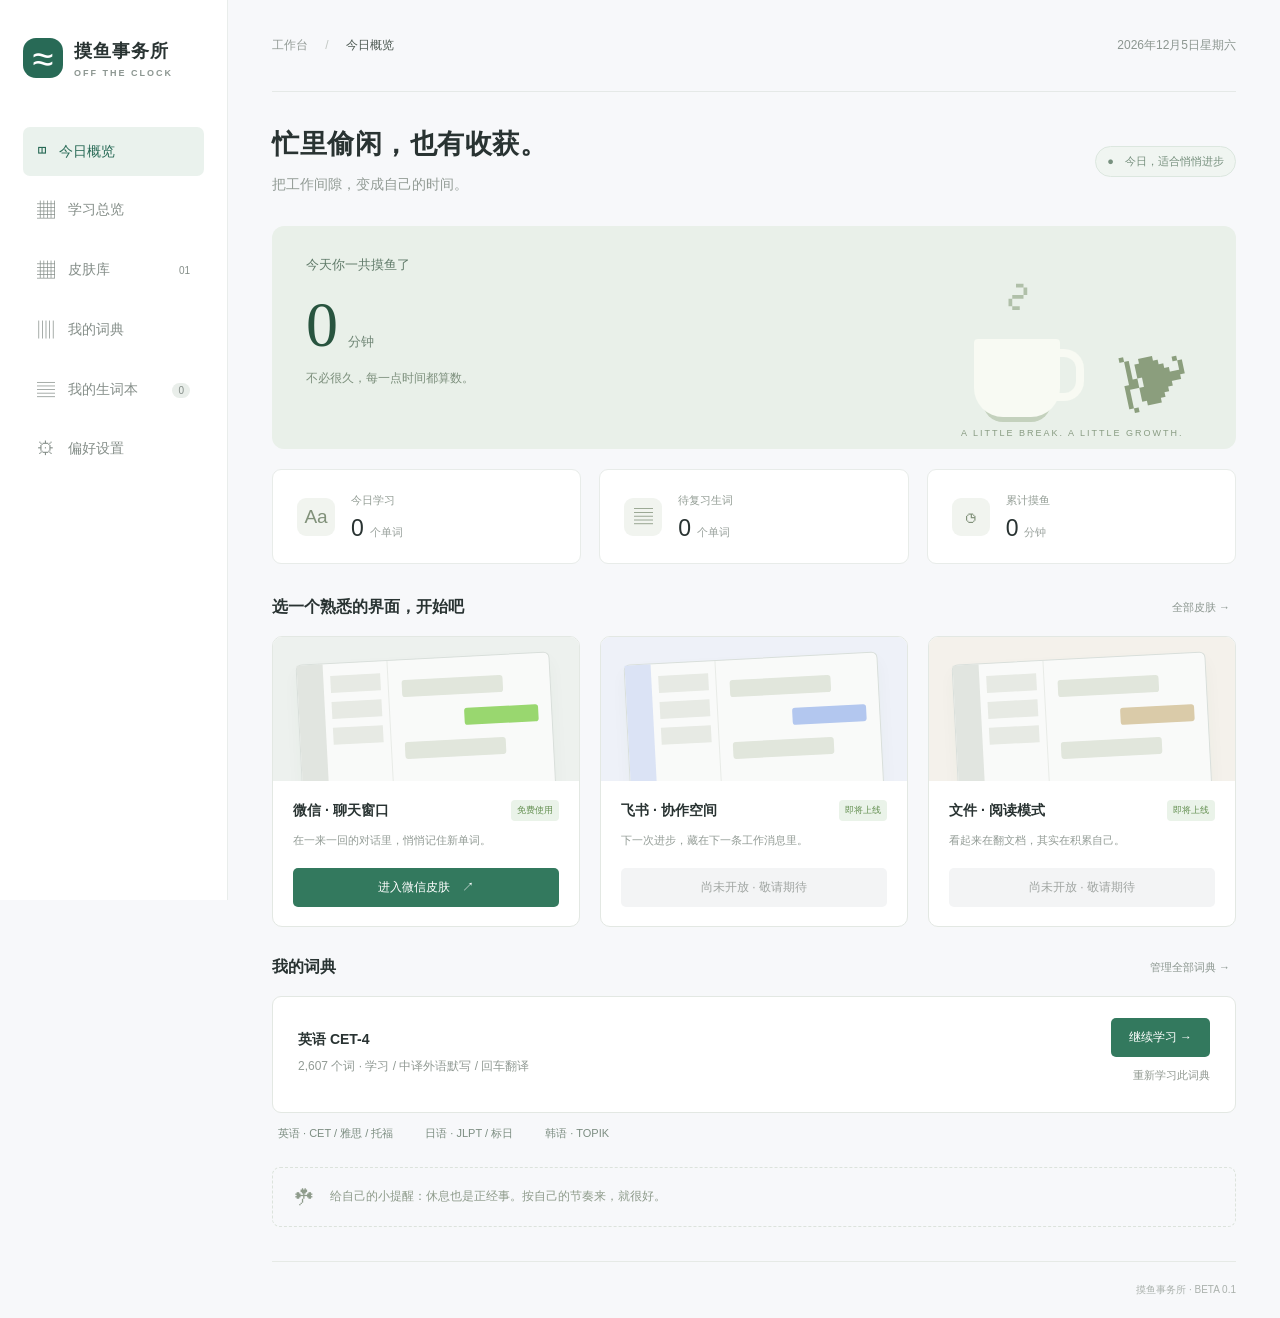
==== index.html @ c55f8db7 "Add files via upload" ====
<!doctype html><html lang="zh-CN"><head><meta charset="UTF-8"><meta name="viewport" content="width=device-width,initial-scale=1"><title>摸鱼事务所 · 把碎片时间留给自己</title><link rel="stylesheet" href="style.css"></head><body><aside class="sidebar"><a class="brand" href="#"><span class="logo">≈</span><b>摸鱼事务所<small>OFF THE CLOCK</small></b></a><nav><button class="active" data-page="home">◫ <span>今日概览</span></button><button data-page="overview">▦ <span>学习总览</span></button><button data-page="skins">▦ <span>皮肤库</span><em>01</em></button><button data-page="dicts">▥ <span>我的词典</span></button><button data-page="words">▤ <span>我的生词本</span><i id="badgen">0</i></button><button data-page="settings">⚙ <span>偏好设置</span></button></nav></aside><main><header><div class="breadcrumb">工作台 <span>/</span> <b id="page-title">今日概览</b></div><div class="date" id="date"></div></header><div id="content"></div><footer><span>摸鱼事务所 · BETA 0.1</span></footer></main><div id="chat" class="overlay" hidden><div class="wechat"><div class="wx-titlebar"><span>微信</span><div><button title="返回工作台" onclick="endChat()">－</button><button title="窗口适配" onclick="document.querySelector('.wechat').classList.toggle('expanded')">□</button><button title="退出皮肤" onclick="endChat()">×</button></div></div><div class="wxrail"><div class="avatar mint">我</div><button title="聊天">☏</button><button title="返回工作台" id="close-chat">◫</button><span>☰</span></div><div class="contacts"><div class="search">⌕　搜索</div><div class="contact active"><div class="avatar" id="contact-avatar">林</div><div><b class="contact-name">林小满</b><small id="contact-preview">给自己一点进步的时间。</small></div></div><div class="contact"><div class="avatar blue">文</div><div><b>文件传输助手</b><small>暂无消息</small></div></div><div class="contact"><div class="avatar sand">项</div><div><b>项目协作群</b><small>暂无消息</small></div></div></div><div class="conversation"><div class="chat-title"><span class="contact-name">林小满</span><button id="chat-options" title="会话设置">•••</button></div><div class="messages" id="messages"></div><div class="compose"><div class="compose-tools"><span>☺　♧　▱</span><div class="mode-picker"><button id="mode-trigger" type="button" aria-haspopup="menu" aria-expanded="false">学习模式 <span>⌄</span></button><div id="mode-menu" role="menu" hidden><button type="button" role="menuitemradio" data-mode="learn">学习模式</button><button type="button" role="menuitemradio" data-mode="dictate">默写 · 中文→外语</button><button type="button" role="menuitemradio" data-mode="reverse">回车翻译 · 外语→中文</button></div></div><select id="mode" hidden><option value="learn">学习模式</option><option value="dictate">默写 · 中文→外语</option><option value="reverse">回车翻译 · 外语→中文</option></select><button id="save-word" title="收藏当前单词">☆</button></div><textarea id="input" aria-label="消息输入框"></textarea><div class="send-row"><small id="input-tip"></small><button id="send">发送(S)</button></div></div></div></div></div><dialog id="modal"><div id="modal-body"></div><button class="modal-close" onclick="this.parentElement.close()" aria-label="关闭">×</button></dialog><div id="toast" role="status"></div><script src="dictionary-data.js"></script><script src="app.js"></script></body></html>
---- style.css ----
*{box-sizing:border-box}body{margin:0;background:#f7f8fa;color:#293332;font:14px 'Microsoft YaHei','PingFang SC',sans-serif}button,input,textarea,select{font:inherit}button,a,select{cursor:pointer}button{border:0;background:none;color:inherit}button:hover{filter:brightness(.96)}button:focus-visible,a:focus-visible{outline:2px solid #32806a;outline-offset:3px}[hidden]{display:none!important}.sidebar{position:fixed;width:228px;inset:0 auto 0 0;background:#fff;border-right:1px solid #e9edeb;padding:38px 23px}.brand{display:flex;gap:11px;align-items:center;text-decoration:none;color:inherit}.logo{background:#286a56;color:#fff;width:40px;height:40px;display:grid;place-items:center;font-size:38px;border-radius:13px}.brand b{font-size:18px;letter-spacing:1px}.brand small{display:block;font-size:9px;letter-spacing:2px;margin-top:5px;color:#8c9691}.space-label{font-size:11px;color:#a0a8a5;margin:49px 14px 16px}nav{display:grid;gap:8px}nav button{display:flex;text-align:left;align-items:center;gap:13px;padding:14px;border-radius:7px;font-size:18px;color:#858e89}nav span{font-size:14px}nav .active{color:#286a56;background:#eaf2ed}nav em,nav i{font-size:10px;font-style:normal;margin-left:auto}nav i{background:#e9eeea;border-radius:10px;padding:2px 6px}.sidebar-bottom{position:absolute;bottom:24px;left:23px;right:23px}.local-dot{font-size:10px;color:#939d97;padding:16px 0;border-bottom:1px solid #edf0ed}.local-dot:before{content:'●';color:#6d9c80;margin-right:6px}.profile{display:flex;align-items:center;gap:10px;margin-top:20px;font-size:11px}.profile small{display:block;color:#9da49f;font-size:10px;margin-top:5px}.avatar{width:39px;height:39px;background:#d0d9cb;display:grid;place-items:center;color:#52724e;border-radius:5px;flex-shrink:0;overflow:hidden}.avatar img{width:100%;height:100%;object-fit:cover}.mint{background:#e0ece3;color:#34735c}.blue{background:#dbe4eb;color:#637f9b}.sand{background:#e8dfd0;color:#a08b67}main{margin-left:228px;padding:0 44px;max-width:1660px}header{height:92px;display:flex;align-items:center;justify-content:space-between;border-bottom:1px solid #e5e9e7;font-size:12px}.breadcrumb{color:#949c97}.breadcrumb span{margin:0 14px;color:#c3c8c4}.breadcrumb b{font-weight:400;color:#4d5952}.date{color:#8c9690}#content{min-height:calc(100vh - 160px);padding:34px 0}h1{font-size:27px;font-weight:600;letter-spacing:.5px;margin:0 0 10px}p{color:#929b95;line-height:1.8;margin:0}.greeting{display:flex;justify-content:space-between;align-items:center;margin-bottom:29px}.tag{font-size:11px;color:#78917f;border:1px solid #dce7df;padding:7px 11px;border-radius:20px;background:#f0f5f1}.hero{position:relative;background:#e9f0e9;min-height:223px;border-radius:12px;padding:30px 34px;overflow:hidden}.hero-label{color:#607a69;font-size:13px}.time{font:64px Georgia,serif;letter-spacing:-2px;color:#28543f;margin:14px 0 6px}.time span{font:13px 'Microsoft YaHei';letter-spacing:0;margin-left:12px;color:#6f8575}.hero p{font-size:12px;color:#7c8f7c}.hero-art{position:absolute;right:45px;top:22px;width:230px;height:190px}.plant{position:absolute;font-size:76px;right:0;bottom:12px;transform:rotate(-12deg);color:#8b9e7d}.cup{position:absolute;bottom:21px;left:13px;width:86px;height:78px;background:#f8faf3;border-radius:4px 4px 29px 29px;box-shadow:0 14px 0 -9px #c4d1bd}.cup:after{content:'';position:absolute;width:27px;height:36px;border:8px solid #f8faf3;border-left:0;right:-24px;top:10px;border-radius:0 20px 20px 0}.steam{position:absolute;left:44px;top:12px;color:#b0c0a9;font:60px Georgia;transform:rotate(90deg)}.hero-art .caption{position:absolute;bottom:0;left:0;font-size:9px;letter-spacing:2px;color:#899c83}.stats{display:grid;grid-template-columns:repeat(3,1fr);gap:18px;margin:20px 0 33px}.stat{background:#fff;padding:21px 24px;border:1px solid #e8ece9;border-radius:9px;display:flex;gap:16px;align-items:center}.stat-icon{height:38px;width:38px;border-radius:9px;background:#f1f4ef;display:grid;place-items:center;color:#81917a;font-size:19px}.stat small{color:#949e96;font-size:11px}.stat b{display:block;margin-top:7px;font-size:23px;font-weight:500}.stat b span{font-size:11px;color:#9aA29d;margin-left:6px}.section-heading{display:flex;align-items:center;justify-content:space-between;margin-bottom:18px}.section-heading h2{font-size:16px;margin:0;font-weight:600}.subtle{font-size:11px;color:#8c9790}.skin-grid{display:grid;grid-template-columns:repeat(3,1fr);gap:20px}.skin-card{background:white;border:1px solid #e3e8e3;border-radius:10px;overflow:hidden}.skin-visual{height:144px;background:#edf1ee;position:relative;padding:21px 26px;overflow:hidden}.mini-window{height:140px;background:#f9faf9;border:1px solid #d9dfdb;border-radius:6px;display:flex;box-shadow:0 8px 17px #344a3b09;transform:rotate(-3deg)}.mini-rail{width:26px;background:#e1e5e0}.mini-list{width:65px;border-right:1px solid #e8ebe7;padding:12px 7px}.mini-list i{display:block;height:17px;background:#e7eae4;margin-bottom:9px}.mini-chat{padding:20px 13px;flex:1}.mini-chat i{display:block;background:#e1e6dc;width:75%;height:17px;margin:0 0 14px;border-radius:3px}.mini-chat i:nth-child(2){background:#99d76f;margin-left:auto;width:55%}.skin-visual.blue-bg{background:#eef1f8}.blue-bg .mini-rail{background:#dbe3f5}.blue-bg .mini-chat i:nth-child(2){background:#b3c7ef}.skin-visual.sand-bg{background:#f4f1eb}.sand-bg .mini-chat i:nth-child(2){background:#dacba9}.skin-info{padding:19px 20px}.skin-title{display:flex;align-items:center;gap:8px;font-size:14px;font-weight:600}.skin-title small{margin-left:auto;font-size:9px;background:#eaf3e9;color:#659052;padding:4px 6px;border-radius:4px;font-weight:400}.skin-info p{font-size:11px;margin:10px 0 17px}.primary{background:#33795e;color:white;border-radius:5px;padding:11px 18px;font-size:12px}.skin-info button{width:100%}.disabled-btn{background:#f3f4f5;color:#a0a5a2;border-radius:5px;padding:11px;font-size:12px}.bottom-note{display:flex;align-items:center;gap:15px;border:1px dashed #dce3dc;border-radius:8px;padding:17px 21px;margin-top:25px;color:#8e9b8b;font-size:12px}.bottom-note span{font-size:21px}footer{display:flex;justify-content:space-between;color:#aab1ac;font-size:10px;padding:21px 0;border-top:1px solid #e6eae6}.panel{background:#fff;padding:25px;border:1px solid #e4e9e4;border-radius:10px;margin:22px 0}.field{display:grid;gap:9px;margin:18px 0}.field label{font-size:12px;color:#65746b}.field input,.field textarea{border:1px solid #dae2da;padding:11px;border-radius:5px;width:100%;background:#fcfdfb}.field textarea{height:120px}.settings-form{max-width:550px}.word-row{display:flex;align-items:center;gap:20px;border-bottom:1px solid #edf0eb;padding:18px 0}.word-row b{min-width:110px}.word-row span{flex:1;color:#829083;font-size:12px}.word-row button{color:#839080;font-size:11px}.overlay{position:fixed;inset:0;background:#e8ebe8;z-index:10;display:grid;place-items:center}.wechat{width:min(1100px,100%);height:min(760px,100%);display:flex;box-shadow:0 12px 80px #23342526;font-family:'Microsoft YaHei',sans-serif}.wxrail{width:58px;background:#2e2e2e;color:#aaa;padding:24px 10px;display:flex;align-items:center;flex-direction:column;gap:25px}.wxrail .avatar{width:35px;height:35px}.wxrail button{font-size:25px;padding:0}.wxrail span{margin-top:auto}.contacts{background:#e7e6e5;width:250px;position:relative;flex-shrink:0}.search{background:#d9d8d6;border-radius:4px;margin:25px 15px 17px;padding:7px;color:#999;font-size:12px}.contact{display:flex;gap:10px;padding:16px 13px}.contact.active{background:#c9c8c7}.contact b{font-size:13px;font-weight:400}.contact small{display:block;color:#999;font-size:11px;max-width:155px;overflow:hidden;white-space:nowrap;text-overflow:ellipsis;margin-top:7px}.contact-foot{position:absolute;bottom:20px;font-size:10px;color:#aaa;width:100%;text-align:center}.conversation{background:#f5f5f5;flex:1;min-width:0;display:flex;flex-direction:column}.chat-title{height:68px;border-bottom:1px solid #e7e7e7;display:flex;align-items:center;justify-content:space-between;padding:0 25px;font-size:17px}.messages{flex:1;overflow:auto;padding:22px 30px}.message{display:flex;gap:11px;margin:17px 0;align-items:flex-start}.message .avatar{border-radius:2px;width:35px;height:35px}.bubble{position:relative;background:white;border:1px solid #e7e7e7;border-radius:3px;padding:10px 13px;max-width:80%;font-size:14px;line-height:1.75;white-space:pre-wrap;overflow-wrap:anywhere}.bubble:before{content:'';position:absolute;left:-6px;top:13px;width:9px;height:9px;background:inherit;transform:rotate(45deg);border-left:1px solid #e7e7e7;border-bottom:1px solid #e7e7e7}.message.self{flex-direction:row-reverse}.self .bubble{background:#95ec69;border-color:#8cde65}.self .bubble:before{left:auto;right:-5px;border:0}.system{text-align:center;font-size:11px;color:#aaa;margin:16px 0}.compose{height:182px;background:white;border-top:1px solid #e5e5e5;padding:12px 23px}.compose-tools{display:flex;align-items:center;gap:12px;color:#777}.compose-tools select{margin-left:auto;border:0;color:#999;font-size:11px;background:white}.compose textarea{display:block;width:100%;height:83px;border:0;resize:none;outline:none;background:white;line-height:1.6;padding-top:9px}.send-row{display:flex;align-items:center;justify-content:space-between}.send-row small{font-size:10px;color:#b3b3b3}.send-row button{background:#e9e9e9;padding:6px 24px;border-radius:3px;font-size:12px;color:#63855f}dialog{border:1px solid #dce5da;border-radius:12px;padding:30px;max-width:520px;width:90%;color:#35443a}dialog::backdrop{background:#20302765}dialog h2{margin-top:0;font-size:20px}dialog p{font-size:13px}.modal-close{position:absolute;right:10px;top:7px;font-size:22px;color:#999}#toast{position:fixed;bottom:26px;left:50%;transform:translateX(-50%);background:#2e493c;color:white;padding:12px 22px;border-radius:7px;z-index:30;display:none;font-size:12px}@media(min-width:1450px){main{padding:0 65px}.hero{min-height:245px}.skin-visual{height:170px}}@media(max-width:950px){.sidebar{width:185px;padding:30px 15px}main{margin-left:185px;padding:0 25px}.brand b{font-size:15px}.skin-grid{gap:12px}.skin-info{padding:15px 12px}.hero-art{right:15px;opacity:.6}.stat{padding:18px 12px;gap:9px}.stat-icon{display:none}.contacts{width:200px}}@media(max-width:680px){.sidebar{width:65px;padding:25px 12px}.brand b,.space-label,nav span,nav em,nav i,.sidebar-bottom{display:none}nav{margin-top:40px}nav button{padding:11px;font-size:21px}main{margin-left:65px;padding:0 17px}header{height:65px}.date{font-size:9px}.greeting .tag{display:none}h1{font-size:22px}.hero{padding:25px;min-height:205px}.hero-art{opacity:.28;right:-40px}.time{font-size:56px}.stats{gap:7px}.stat{padding:13px 9px}.stat small{font-size:10px}.stat b{font-size:21px}.skin-grid{grid-template-columns:1fr}.skin-visual{height:135px}.bottom-note{line-height:1.8}.contacts{display:none}.wxrail{width:47px;padding:20px 6px}.messages{padding:16px}.bubble{max-width:85%}.send-row small{max-width:170px}.compose{padding:12px}.word-row{gap:10px}footer span:last-child{display:none}}
/* Keep the chat shell independent of message content and the document scroll. */
body.chat-open{overflow:hidden}
.overlay{height:100vh;height:100dvh;overflow:hidden;grid-template-columns:minmax(0,1fr);grid-template-rows:minmax(0,1fr)}
.wechat{height:min(760px,100vh);height:min(760px,100dvh);min-height:0;overflow:hidden;justify-self:center;align-self:center}
.conversation{height:100%;min-height:0;overflow:hidden}
.chat-title,.compose{flex-shrink:0}
.messages{flex:1 1 0;min-height:0;overscroll-behavior:contain;overflow-anchor:none}
/* WeChat desktop, light appearance. */
.wechat{position:relative;width:min(1240px,100%);height:min(850px,100dvh);padding-top:34px;border:1px solid #ddd;border-radius:9px;background:#f5f5f5;color:#202020;font-family:'Microsoft YaHei UI','Microsoft YaHei','PingFang SC',sans-serif;font-size:15px}
.wechat.expanded{width:100%;height:100dvh;border-radius:0}
.wx-titlebar{position:absolute;top:0;left:0;right:0;height:34px;display:flex;align-items:center;justify-content:space-between;padding-left:17px;background:#ededed;color:#666;font-size:11px}
.wx-titlebar>div{display:flex;height:100%}.wx-titlebar button{width:43px;font-size:21px}.wx-titlebar button:hover{background:#ddd}.wx-titlebar button:last-child:hover{background:#ed5b56;color:white}
.wxrail{width:65px;background:#e9e9e9;color:#929292;gap:26px;padding:20px 13px}.wxrail .avatar{width:40px;height:40px;border-radius:9px;margin-bottom:10px}.wxrail button{width:27px;height:27px}.wxrail svg{width:27px;height:27px}.wxrail .rail-active{color:#07b75e}.wxrail .rail-active svg{fill:#07b75e;stroke:#07b75e}.wxrail>span{margin-top:auto}
.contacts{width:285px;background:#f0f0f0;border-right:1px solid #ddd}.search{display:flex;align-items:center;justify-content:space-between;margin:14px 14px 12px;background:none;padding:0;gap:12px}.search>span{flex:1;background:#e3e3e3;padding:7px 10px;border-radius:6px;font-size:13px}.search button{font-size:24px;color:#929292;padding:0}
.contact{padding:16px 14px;gap:12px;min-height:83px;border-bottom:1px solid #e7e7e7}.contact.active{background:#dedede;border-top:3px solid #07b75e;padding-top:13px}.contact .avatar{width:46px;height:46px;border-radius:10px}.contact b{font-size:15px}.contact small{font-size:12px;max-width:190px}.contact-foot{color:#b0b0b0}
.conversation{background:#f5f5f5}.chat-title{height:64px;padding:0 25px;font-size:18px;border-color:#e4e4e4}.chat-header-tools{display:flex;align-items:center;gap:26px;color:#777}.chat-header-tools svg{width:24px;height:24px}.chat-header-tools button{font-size:24px;letter-spacing:3px}
.messages{padding:20px 25px}.message{margin:20px 0;gap:12px}.message .avatar{height:40px;width:40px;border-radius:9px}.bubble{font-size:15px;line-height:1.65;padding:10px 13px;border-radius:7px;border:1px solid #e8e8e8;max-width:78%;color:#202020}.bubble:before{top:15px}.self .bubble{background:#95ec69}.system{font-size:12px;color:#a0a0a0;line-height:1.7;padding:6px 15px;margin:17px 0}.alternative button{font-size:11px;border-bottom:1px dashed #aaa;color:#7a8d7d}
.compose{position:relative;display:flex;flex-direction:column;background:#f9f9f9;margin:0 10px 10px;border:1px solid #dedede;border-radius:9px;height:190px;padding:12px 16px 13px}.compose textarea{order:0;flex:1;min-height:0;height:auto;background:transparent;font-size:15px;padding:2px 0;line-height:1.6}.compose-tools{order:1;height:30px;padding-right:90px;gap:10px}.compose-tools>span{display:flex;align-items:center;gap:15px}.compose-tools svg{width:22px;height:22px}.compose-tools select{background:transparent;color:#999;font-size:10px;max-width:135px}.send-row{position:absolute;right:13px;bottom:13px}.send-row small{display:none}.send-row button{padding:6px 18px;border-radius:7px;font-size:13px;color:#5b8e61;background:#e9e9e9}.notice-setting{display:flex!important;align-items:center;gap:10px;margin:16px 0;font-size:13px}.notice-setting input{width:16px!important;height:16px;accent-color:#34795e}
.home-dictionaries{margin-top:30px}.current-book{display:flex;align-items:center;justify-content:space-between;background:white;border:1px solid #e3e8e3;padding:21px 25px;border-radius:9px}.current-book p{font-size:12px;margin-top:7px}.language-links{display:flex;gap:20px;margin-top:12px}.language-links button{font-size:11px;color:#7c8d81}.dict-tabs{display:flex;gap:10px;border-bottom:1px solid #e1e6e1;margin:25px 0}.dict-tabs button{padding:12px 20px;color:#8c9690}.dict-tabs button.active{color:#286a56;border-bottom:2px solid #286a56}.book-grid{display:grid;grid-template-columns:repeat(2,minmax(0,1fr));gap:17px}.book-card{display:flex;align-items:center;gap:20px;border:1px solid #e2e7e2;border-radius:9px;background:white;padding:22px}.book-card.selected{border-color:#75a18a;background:#f6faf6}.book-cover{background:#e1eade;color:#3b6146;width:84px;height:112px;flex-shrink:0;box-shadow:inset 4px 0 0 #0000000a;display:flex;flex-direction:column;justify-content:space-between;padding:12px;border-radius:2px 5px 5px 2px}.book-cover.ja{background:#eadfd5;color:#886549}.book-cover.ko{background:#e0e5ef;color:#5c7399}.book-cover small{font-size:9px;letter-spacing:2px}.book-cover b{font-size:16px}.book-cover span{font-size:6px;letter-spacing:1px}.book-details{min-width:0}.book-details h3{font-size:14px;margin:0 0 9px;font-weight:500}.book-details p{font-size:10px}.book-actions{display:flex;gap:12px;align-items:center;margin-top:17px;flex-wrap:wrap}.book-actions button{font-size:11px;padding:8px 12px}.source-note{font-size:11px}.source-note p{margin-top:10px;font-size:11px}.source-note a{color:#527963}
@media(max-width:850px){.contacts{width:220px}.book-grid{grid-template-columns:1fr}.compose-tools>span{gap:10px}.compose-tools select{max-width:110px}.compose{height:175px}}
@media(max-width:680px){.wechat{border-radius:0;border:0}.wxrail{width:47px;padding:17px 6px}.wxrail .avatar{height:34px;width:34px}.contacts{display:none}.messages{padding:14px}.compose-tools>span svg:nth-child(n+2){display:none}.bubble{max-width:82%;font-size:14px}.compose{margin:0 6px 6px;padding:10px;height:170px}.chat-title{padding:0 17px;height:58px}.compose-tools{padding-right:65px;gap:4px}.compose-tools select{max-width:110px;font-size:9px}.send-row button{padding:5px 12px}.language-links{gap:8px;flex-wrap:wrap}.book-card{padding:16px;gap:15px}.dict-tabs button{padding:10px 15px}}
.sidebar nav{margin-top:49px}footer{justify-content:flex-end}
@media(max-width:680px){.sidebar nav{margin-top:40px}}
.book-source{font-size:10px;color:#849086;margin-top:9px}.book-source summary{cursor:pointer}.book-source p{font-size:10px;line-height:1.8;margin:8px 0}.book-source a{color:#507a61}.book-details{flex:1}
.book-cover{width:94px;height:140px;display:grid;grid-template-rows:13px minmax(0,1fr) 10px;gap:9px;overflow:hidden;padding:13px 12px}.book-cover b{font-size:17px;line-height:1.35;align-self:center;overflow:hidden;max-height:85px;overflow-wrap:anywhere}.book-cover>span{font-size:6px;letter-spacing:.8px;white-space:nowrap;line-height:10px}.book-volume{display:block;font-size:11px;line-height:1.5;margin-top:5px;font-weight:400;white-space:nowrap}
.mode-picker{position:relative;margin-left:auto;flex-shrink:0;font-family:'Microsoft YaHei','PingFang SC','Noto Sans CJK SC',Arial,sans-serif;font-size:12px;font-weight:400;line-height:1.5}.mode-picker button{font-family:inherit;font-size:inherit;font-weight:400;line-height:1.5}.mode-picker #mode-trigger{display:flex;align-items:center;gap:9px;color:#888;padding:5px 3px;white-space:nowrap}.mode-picker #mode-trigger span{font-size:14px}#mode-menu{position:absolute;right:0;bottom:35px;width:210px;background:#fff;border:1px solid #ddd;border-radius:6px;padding:5px;box-shadow:0 5px 18px #00000018;z-index:20}#mode-menu button{display:block;width:100%;padding:10px 12px;text-align:left;color:#444;border-radius:3px;white-space:nowrap}#mode-menu button:hover,#mode-menu button:focus-visible{background:#f0f0f0;outline:0}#mode-menu button[aria-checked="true"]{background:#e8f2e9;color:#356449}#mode-menu button[aria-checked="true"]:after{content:'✓';float:right}.compose-tools{gap:10px}
@media(max-width:680px){.mode-picker{font-size:10px}.mode-picker #mode-trigger{gap:3px}#mode-menu{font-size:13px}.book-cover{width:90px}.compose-tools{gap:4px}}
.restart-book{color:#919991;font-size:11px;padding:8px 0;text-align:left}.restart-book:hover{color:#aa5c4a}.book-actions .restart-book{flex-basis:100%;padding:4px 0}.current-book-actions{display:flex;flex-direction:column;gap:3px;align-items:flex-end}.reset-question{font-size:15px;color:#35443a;margin:18px 0 10px}.reset-warning{color:#b25f4c;margin-top:10px}.reset-actions{display:flex;justify-content:flex-end;gap:10px;margin-top:28px}.reset-actions button{padding:10px 18px;border-radius:5px;font-size:12px}.reset-cancel{background:#f0f2ef;color:#59665c}.reset-confirm{background:#aa604e;color:#fff}
.overview-stat-grid{display:grid;grid-template-columns:repeat(4,minmax(0,1fr));gap:16px;margin:25px 0}.overview-stat-grid>div{background:#fff;border:1px solid #e1e6e1;border-radius:8px;padding:21px}.overview-stat-grid small{font-size:12px;color:#849087}.overview-stat-grid strong{display:block;font-size:30px;font-weight:500;margin:12px 0}.overview-stat-grid strong span{font-size:11px;font-weight:400;color:#929b94;margin-left:7px}.overview-stat-grid p{font-size:10px}.activity-panel{background:#fff;border:1px solid #dfe5df;border-radius:9px;padding:24px;margin:22px 0}.activity-heading{display:flex;justify-content:space-between;gap:15px;align-items:center;margin-bottom:22px}.activity-heading h2,.activity-panel h2{font-size:15px;font-weight:600;margin:0}.activity-heading h2 span{font-weight:400;font-size:11px;color:#6b8c72;margin-left:12px}.activity-heading p{font-size:11px;margin-top:8px}.heat-controls{display:flex;gap:12px;align-items:center}.heat-switch{display:flex;background:#f2f4f1;padding:3px;border-radius:5px}.heat-switch button{font-size:11px;padding:6px 10px;color:#8a958c}.heat-switch .active{background:#fff;color:#3d6d4b;box-shadow:0 1px 3px #0000000a;border-radius:3px}#overview-year{font:12px 'Microsoft YaHei',sans-serif;border:1px solid #dfe4de;padding:7px;border-radius:5px;color:#607164;background:white}.heat-scroll{overflow-x:auto;padding:3px 3px 12px}.heat-layout{min-width:740px;display:grid;grid-template-columns:22px minmax(0,1fr);gap:7px 8px}.heat-months{grid-column:2;display:grid;font-size:10px;color:#8a948b;height:17px}.heat-months span{white-space:nowrap}.heat-weekdays{display:grid;grid-template-rows:repeat(7,12px);gap:4px;font-size:9px;color:#8e988f;align-items:center}.heat-grid{display:grid;grid-auto-flow:column;grid-template-rows:repeat(7,12px);gap:4px}.heat-cell,.heat-outside{padding:0;min-width:0;border-radius:2px;height:12px;outline-offset:2px}.heat-cell{border:1px solid #25372a0a;cursor:pointer}.heat-cell:hover,.heat-cell:focus-visible{outline:2px solid #6f9673;filter:none}.heat-cell.chosen{outline:2px solid #456e4c}.heat-cell.future{opacity:.4;cursor:default}.level-0{background:#edf0eb}.level-1{background:#c2dfb2}.level-2{background:#8fbd80}.level-3{background:#5b975f}.level-4{background:#2f6644}.heat-footer{display:flex;justify-content:space-between;align-items:center;font-size:10px;color:#939c94;gap:12px;margin-top:5px}.heat-footer>div{display:flex;gap:5px;align-items:center;white-space:nowrap}.heat-footer i{width:11px;height:11px;display:inline-block;border-radius:2px}.day-detail{border-top:1px solid #edf0eb;margin-top:22px;padding-top:20px}.day-detail b{font-size:12px;font-weight:500}.day-detail p,.day-detail small{font-size:11px;color:#8a958c}.day-words{display:flex;gap:7px;flex-wrap:wrap;margin-top:14px}.day-words span{font-size:11px;padding:4px 9px;background:#f3f6f0;border-radius:4px;color:#66785f;overflow-wrap:anywhere;max-width:100%}.day-detail details{margin-top:12px;font-size:11px;color:#7e8d7d}.day-detail summary{cursor:pointer}.overview-bottom{display:grid;grid-template-columns:1.1fr 1fr;gap:22px}.overview-bottom .activity-panel{margin-top:0}.progress-book{border-top:1px solid #eef1ec;padding:17px 0 6px}.progress-book>div:first-child{display:flex;justify-content:space-between;align-items:center;gap:15px}.progress-book b{font-size:12px;font-weight:400}.progress-book span{font-size:10px;color:#98a096;white-space:nowrap}.progress-track{height:5px;background:#edf2e9;border-radius:5px;margin:12px 0 6px;overflow:hidden}.progress-track i{display:block;height:100%;background:#76a17b;border-radius:5px}.progress-foot{display:flex;justify-content:space-between;font-size:10px;color:#97a090}.progress-foot button{font-size:10px;color:#64826b}.activity-row{display:flex;width:100%;text-align:left;border-top:1px solid #edf1e9;padding:15px 0;gap:13px}.activity-dot{width:8px;height:8px;border-radius:50%;background:#91b18a;flex-shrink:0;margin-top:5px}.activity-row b{font-size:11px;font-weight:500}.activity-row p{font-size:12px;color:#66765f;margin:4px 0}.activity-row small{font-size:10px;color:#99a08f}.activity-row>span:last-child{margin-left:auto;color:#a6af9f}.overview-empty{font-size:12px;color:#a0a99b;line-height:2;padding:30px 0}@media(max-width:1050px){.overview-stat-grid{grid-template-columns:repeat(2,minmax(0,1fr))}.overview-bottom{grid-template-columns:1fr}.activity-heading{align-items:flex-start;flex-direction:column}.heat-controls{align-self:flex-end}.activity-panel{padding:20px}}@media(max-width:680px){.overview-stat-grid{gap:9px}.overview-stat-grid>div{padding:15px}.overview-stat-grid strong{font-size:25px}.overview-stat-grid p{font-size:9px}.activity-panel{padding:15px}.heat-footer{align-items:flex-start;flex-direction:column}.heat-controls{align-self:flex-start}.overview-bottom{gap:0}.greeting>.primary{font-size:10px;padding:9px}.activity-heading h2 span{margin-left:8px;font-size:10px}}
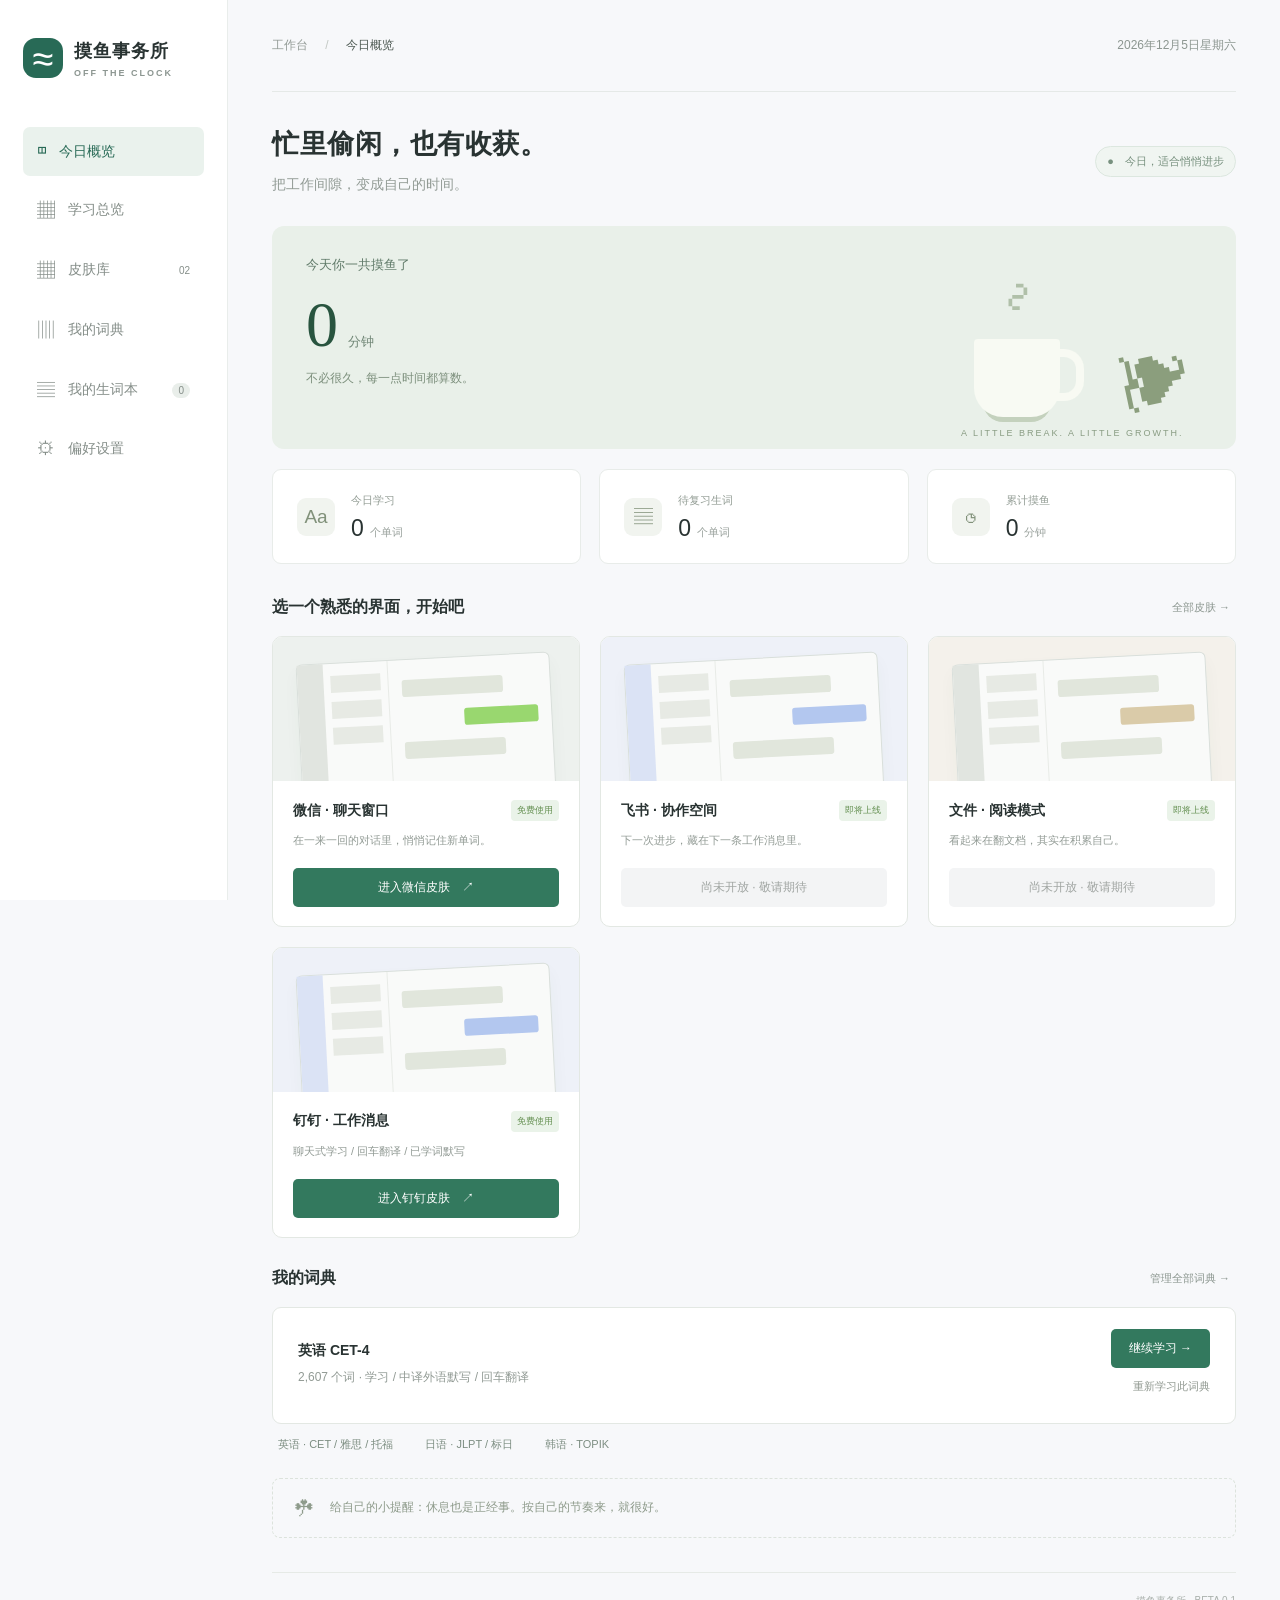
==== commit fb404977: "feat: add compact DingTalk chat skin with shared study progress" ====
--- a/index.html
+++ b/index.html
@@ -1 +1 @@
-<!doctype html><html lang="zh-CN"><head><meta charset="UTF-8"><meta name="viewport" content="width=device-width,initial-scale=1"><title>摸鱼事务所 · 把碎片时间留给自己</title><link rel="stylesheet" href="style.css"></head><body><aside class="sidebar"><a class="brand" href="#"><span class="logo">≈</span><b>摸鱼事务所<small>OFF THE CLOCK</small></b></a><nav><button class="active" data-page="home">◫ <span>今日概览</span></button><button data-page="overview">▦ <span>学习总览</span></button><button data-page="skins">▦ <span>皮肤库</span><em>01</em></button><button data-page="dicts">▥ <span>我的词典</span></button><button data-page="words">▤ <span>我的生词本</span><i id="badgen">0</i></button><button data-page="settings">⚙ <span>偏好设置</span></button></nav></aside><main><header><div class="breadcrumb">工作台 <span>/</span> <b id="page-title">今日概览</b></div><div class="date" id="date"></div></header><div id="content"></div><footer><span>摸鱼事务所 · BETA 0.1</span></footer></main><div id="chat" class="overlay" hidden><div class="wechat"><div class="wx-titlebar"><span>微信</span><div><button title="返回工作台" onclick="endChat()">－</button><button title="窗口适配" onclick="document.querySelector('.wechat').classList.toggle('expanded')">□</button><button title="退出皮肤" onclick="endChat()">×</button></div></div><div class="wxrail"><div class="avatar mint">我</div><button title="聊天">☏</button><button title="返回工作台" id="close-chat">◫</button><span>☰</span></div><div class="contacts"><div class="search">⌕　搜索</div><div class="contact active"><div class="avatar" id="contact-avatar">林</div><div><b class="contact-name">林小满</b><small id="contact-preview">给自己一点进步的时间。</small></div></div><div class="contact"><div class="avatar blue">文</div><div><b>文件传输助手</b><small>暂无消息</small></div></div><div class="contact"><div class="avatar sand">项</div><div><b>项目协作群</b><small>暂无消息</small></div></div></div><div class="conversation"><div class="chat-title"><span class="contact-name">林小满</span><button id="chat-options" title="会话设置">•••</button></div><div class="messages" id="messages"></div><div class="compose"><div class="compose-tools"><span>☺　♧　▱</span><div class="mode-picker"><button id="mode-trigger" type="button" aria-haspopup="menu" aria-expanded="false">学习模式 <span>⌄</span></button><div id="mode-menu" role="menu" hidden><button type="button" role="menuitemradio" data-mode="learn">学习模式</button><button type="button" role="menuitemradio" data-mode="dictate">默写 · 中文→外语</button><button type="button" role="menuitemradio" data-mode="reverse">回车翻译 · 外语→中文</button></div></div><select id="mode" hidden><option value="learn">学习模式</option><option value="dictate">默写 · 中文→外语</option><option value="reverse">回车翻译 · 外语→中文</option></select><button id="save-word" title="收藏当前单词">☆</button></div><textarea id="input" aria-label="消息输入框"></textarea><div class="send-row"><small id="input-tip"></small><button id="send">发送(S)</button></div></div></div></div></div><dialog id="modal"><div id="modal-body"></div><button class="modal-close" onclick="this.parentElement.close()" aria-label="关闭">×</button></dialog><div id="toast" role="status"></div><script src="dictionary-data.js"></script><script src="app.js"></script></body></html>
+<!doctype html><html lang="zh-CN"><head><meta charset="UTF-8"><meta name="viewport" content="width=device-width,initial-scale=1"><title>摸鱼事务所 · 把碎片时间留给自己</title><link rel="stylesheet" href="style.css"><link rel="stylesheet" href="wechat-ui.css"><link rel="stylesheet" href="dingtalk-ui.css"></head><body><aside class="sidebar"><a class="brand" href="#"><span class="logo">≈</span><b>摸鱼事务所<small>OFF THE CLOCK</small></b></a><nav><button class="active" data-page="home">◫ <span>今日概览</span></button><button data-page="overview">▦ <span>学习总览</span></button><button data-page="skins">▦ <span>皮肤库</span><em>01</em></button><button data-page="dicts">▥ <span>我的词典</span></button><button data-page="words">▤ <span>我的生词本</span><i id="badgen">0</i></button><button data-page="settings">⚙ <span>偏好设置</span></button></nav></aside><main><header><div class="breadcrumb">工作台 <span>/</span> <b id="page-title">今日概览</b></div><div class="date" id="date"></div></header><div id="content"></div><footer><span>摸鱼事务所 · BETA 0.1</span></footer></main><div id="chat" class="overlay" hidden><div class="wechat"><div class="wx-titlebar"><span>微信</span><div><button title="返回工作台" onclick="endChat()">－</button><button title="窗口适配" onclick="document.querySelector('.wechat').classList.toggle('expanded')">□</button><button title="退出皮肤" onclick="endChat()">×</button></div></div><div class="wxrail"><div class="avatar mint">我</div><button title="聊天">☏</button><button title="返回工作台" id="close-chat">◫</button><span>☰</span></div><div class="contacts"><div class="search">⌕　搜索</div><div class="contact active"><div class="avatar" id="contact-avatar">M</div><div><b class="contact-name">Moyu</b><small id="contact-preview">给自己一点进步的时间。</small></div></div><div class="contact"><div class="avatar blue">文</div><div><b>文件传输助手</b><small>暂无消息</small></div></div><div class="contact"><div class="avatar sand">项</div><div><b>项目协作群</b><small>暂无消息</small></div></div></div><div class="conversation"><div class="chat-title"><span class="contact-name">Moyu</span><button id="chat-options" title="会话设置">•••</button></div><div class="messages" id="messages"></div><div class="compose"><div class="compose-tools"><span>☺　♧　▱</span><div class="mode-picker"><button id="mode-trigger" type="button" aria-haspopup="menu" aria-expanded="false">学习模式 <span>⌄</span></button><div id="mode-menu" role="menu" hidden><button type="button" role="menuitemradio" data-mode="learn">学习模式</button><button type="button" role="menuitemradio" data-mode="dictate">默写 · 中文→外语</button><button type="button" role="menuitemradio" data-mode="reverse">回车翻译 · 外语→中文</button></div></div><select id="mode" hidden><option value="learn">学习模式</option><option value="dictate">默写 · 中文→外语</option><option value="reverse">回车翻译 · 外语→中文</option></select><button id="save-word" title="收藏当前单词">☆</button></div><textarea id="input" aria-label="消息输入框"></textarea><div class="send-row"><small id="input-tip"></small><button id="send">发送(S)</button></div></div></div></div></div><dialog id="modal"><div id="modal-body"></div><button class="modal-close" onclick="this.parentElement.close()" aria-label="关闭">×</button></dialog><div id="toast" role="status"></div><script src="dictionary-data.js"></script><script src="app.js"></script><script src="wechat-ui.js"></script><script src="dingtalk-ui.js"></script></body></html>
--- a/wechat-ui.css
+++ b/wechat-ui.css
@@ -0,0 +1,15 @@
+@font-face{font-family:"Moyu Chat";src:url("fonts/NotoSansSC-Regular.woff2") format("woff2");font-style:normal;font-weight:400;font-display:swap}
+/* Reference sizes scale together; 1760 × 1278 uses one CSS pixel per unit. */
+.wechat{--wx-u:clamp(.5px,min(calc((100vw - 48px) / 1760),calc((100dvh - 48px) / 1278)),.64px);--wx-surface:#fafafa;--wx-list:#e6e6e8;--wx-team:#ededee;--wx-selected:#15ac70;--wx-text:#191919;--wx-icon:#505050;--wx-muted:#a4a4a7;--wx-divider:#f0f0f0;--wx-search:#fafafa;--wx-input-border:#e1e1e1;--wx-button:#ededed;--wx-button-text:#a7a7a7;--wx-bubble:#fff;--wx-bubble-border:#e5e5e5;--wx-system:#a2a2a2;position:relative;display:grid;grid-template-columns:calc(120 * var(--wx-u)) calc(480 * var(--wx-u)) minmax(0,1fr);grid-template-rows:calc(62 * var(--wx-u)) minmax(0,1fr);width:min(1120px,calc(100vw - 48px));height:min(780px,calc(100dvh - 48px));max-width:none;padding:0;border:0;border-radius:calc(14 * var(--wx-u));background:linear-gradient(145deg,#dbc2c9 2%,#dedbd2 52%,#d3c4ca 100%);color:var(--wx-text);font-family:'Moyu Chat','Microsoft YaHei UI','Microsoft YaHei','Segoe UI','PingFang SC',sans-serif;font-size:calc(30 * var(--wx-u));font-weight:400;letter-spacing:0;box-shadow:none;isolation:isolate}
+.wechat[data-theme="dark"]{color-scheme:dark;--wx-surface:#1e1e1f;--wx-list:#3b3b3d;--wx-team:#303031;--wx-selected:#0da869;--wx-text:#dedee0;--wx-icon:#a2a2a3;--wx-muted:#77777a;--wx-divider:#272728;--wx-search:#464648;--wx-input-border:#353536;--wx-button:#272728;--wx-button-text:#666669;--wx-bubble:#2c2c2e;--wx-bubble-border:#323234;--wx-system:#77777a;background:linear-gradient(145deg,#342b2d,#33322e 56%,#342d2d)}
+.overlay{background:#e9e9e9}.overlay:has(.wechat[data-theme="dark"]){background:#252525}.wechat.expanded{border-radius:0}.wechat button{font-family:inherit;font-weight:400;filter:none}.wechat button:focus-visible{outline:calc(2 * var(--wx-u)) solid #07c160;outline-offset:calc(4 * var(--wx-u))}.wechat svg{display:block;flex-shrink:0;stroke-width:1.65}
+.wechat .wx-titlebar{position:static;grid-column:1/-1;grid-row:1;height:auto;min-width:0;background:transparent;padding:0;color:var(--wx-icon)}.wx-app-name{position:absolute;width:1px;height:1px;overflow:hidden;clip-path:inset(50%)}.wechat .wx-titlebar>div{margin-left:auto;height:100%;display:flex}.wechat .wx-titlebar button{height:100%;width:calc(88 * var(--wx-u));display:grid;place-items:center;padding:0}.wechat .wx-titlebar svg{width:calc(26 * var(--wx-u));height:calc(26 * var(--wx-u));stroke-width:1.6}.wechat .wx-titlebar button:hover{background:#80808018}.wechat .wx-titlebar button:last-child:hover{background:#e45454;color:#fff}.wechat .wx-titlebar button[aria-pressed="true"]{color:#07c160}
+.wechat .wxrail{grid-column:1;grid-row:2;display:flex;width:auto;min-height:0;background:transparent;color:var(--wx-icon);padding:calc(20 * var(--wx-u)) 0 calc(46 * var(--wx-u));gap:0;align-items:center}.wechat .wxrail .avatar{width:calc(72 * var(--wx-u));height:calc(72 * var(--wx-u));border-radius:calc(12 * var(--wx-u));margin:0;background:#cbd9ce}.wechat .wxrail .wx-self-avatar svg{width:100%;height:100%;stroke:none}.wx-rail-top,.wx-rail-bottom{display:flex;flex-direction:column;align-items:center;gap:calc(52 * var(--wx-u))}.wx-rail-top{margin-top:calc(46 * var(--wx-u))}.wx-rail-bottom{margin-top:auto}.wechat .wxrail button{height:calc(44 * var(--wx-u));width:calc(44 * var(--wx-u));padding:0;display:grid;place-items:center}.wechat .wxrail button:hover{color:var(--wx-text)}.wechat .wxrail svg{width:calc(44 * var(--wx-u));height:calc(44 * var(--wx-u));stroke-width:1.7}.wechat .wxrail .rail-active,.wechat .wxrail .rail-active:hover{color:#00c783}.wechat .wxrail .rail-active svg{fill:#00c783;stroke:#00c783}
+.wechat .contacts{grid-column:2;grid-row:2;width:auto;min-height:0;overflow:hidden;background:var(--wx-list);border:0;border-radius:calc(12 * var(--wx-u)) 0 0 calc(12 * var(--wx-u))}.wechat .search{display:flex;align-items:center;height:calc(94 * var(--wx-u));margin:0;padding:calc(22 * var(--wx-u)) calc(36 * var(--wx-u)) calc(20 * var(--wx-u)) calc(26 * var(--wx-u));gap:calc(28 * var(--wx-u));background:none}.wx-search-box{display:flex;align-items:center;gap:calc(16 * var(--wx-u));height:calc(52 * var(--wx-u));flex:1;min-width:0;padding:0 calc(15 * var(--wx-u));background:var(--wx-search);border-radius:calc(12 * var(--wx-u));color:var(--wx-muted);font-size:calc(25 * var(--wx-u));line-height:1}.wx-search-box svg{height:calc(28 * var(--wx-u));width:calc(28 * var(--wx-u));stroke:#aaa}.wechat[data-theme="dark"] .wx-search-box svg{stroke:#818184}.wechat .search button{width:calc(34 * var(--wx-u));height:calc(34 * var(--wx-u));padding:0;color:var(--wx-icon);flex-shrink:0}.wechat .search button svg{width:100%;height:100%;stroke-width:1.7}
+.wechat .contact{display:flex;align-items:center;gap:calc(20 * var(--wx-u));height:calc(132 * var(--wx-u));min-height:0;padding:0 calc(24 * var(--wx-u));border:0;background:transparent}.wechat .contact.active{border:0;padding-top:0;background:var(--wx-selected);color:#fff}.wechat .contact.wx-team-row{background:var(--wx-team)}.wechat .contact .avatar{width:calc(72 * var(--wx-u));height:calc(72 * var(--wx-u));border-radius:calc(12 * var(--wx-u));font-size:calc(30 * var(--wx-u))}.wechat .contact .avatar svg{width:100%;height:100%;stroke:none}.wechat .contact .wx-transfer,.wechat .contact .wx-team{background:#00c567}.wechat .contact>div:last-child{min-width:0}.wechat .contact b{display:block;font-size:calc(30 * var(--wx-u));font-weight:400;line-height:1.35;white-space:nowrap;overflow:hidden;text-overflow:ellipsis}.wechat .contact small{display:none}
+.wechat .conversation{grid-column:3;grid-row:2;display:flex;flex-direction:column;height:100%;min-width:0;min-height:0;overflow:hidden;background:var(--wx-surface);border-radius:0 calc(12 * var(--wx-u)) calc(12 * var(--wx-u)) 0;margin-right:calc(8 * var(--wx-u));margin-bottom:calc(8 * var(--wx-u));height:calc(100% - 8 * var(--wx-u))}.wechat .chat-title{height:calc(94 * var(--wx-u));min-height:calc(94 * var(--wx-u));padding:0 calc(32 * var(--wx-u));border-bottom:calc(2 * var(--wx-u)) solid var(--wx-divider);font-size:calc(30 * var(--wx-u));font-weight:400;background:var(--wx-surface)}.wechat .chat-title>.contact-name{overflow:hidden;white-space:nowrap;text-overflow:ellipsis}.wechat .chat-header-tools{gap:calc(34 * var(--wx-u));color:var(--wx-icon);flex-shrink:0;margin-left:calc(18 * var(--wx-u))}.wechat .chat-header-tools button{display:grid;place-items:center;padding:0;width:calc(40 * var(--wx-u));height:calc(40 * var(--wx-u));letter-spacing:0}.wechat .chat-header-tools svg{width:calc(36 * var(--wx-u));height:calc(36 * var(--wx-u))}.wx-chat-detail{display:flex;align-items:center;gap:calc(10 * var(--wx-u))}.wx-chat-detail svg:last-child{width:calc(20 * var(--wx-u));height:calc(20 * var(--wx-u))}
+.wechat .messages{flex:1 1 0;min-height:0;overflow-y:auto;padding:calc(24 * var(--wx-u)) calc(40 * var(--wx-u));background:var(--wx-surface);scrollbar-width:thin;scrollbar-color:var(--wx-input-border) transparent;overscroll-behavior:contain}.wechat .message{gap:calc(20 * var(--wx-u));margin:calc(24 * var(--wx-u)) 0;align-items:flex-start}.wechat .message .avatar{width:calc(72 * var(--wx-u));height:calc(72 * var(--wx-u));border-radius:calc(12 * var(--wx-u));font-size:calc(30 * var(--wx-u))}.wechat .message .avatar svg{width:100%;height:100%;stroke:none}.wechat .bubble{max-width:78%;font-family:inherit;font-size:calc(28 * var(--wx-u));font-weight:400;line-height:1.6;padding:calc(16 * var(--wx-u)) calc(22 * var(--wx-u));border-radius:calc(10 * var(--wx-u));background:var(--wx-bubble);border:calc(1 * var(--wx-u)) solid var(--wx-bubble-border);color:var(--wx-text)}.wechat .bubble:before{left:calc(-8 * var(--wx-u));top:calc(24 * var(--wx-u));width:calc(14 * var(--wx-u));height:calc(14 * var(--wx-u));border-color:var(--wx-bubble-border)}.wechat .self .bubble{background:#95ec69;color:#152315;border-color:#95ec69}.wechat[data-theme="dark"] .self .bubble{background:#4eaa62;border-color:#4eaa62;color:#101b12}.wechat .self .bubble:before{left:auto;right:calc(-7 * var(--wx-u));border:0}.wechat .system{font-family:inherit;font-size:calc(24 * var(--wx-u));line-height:1.6;color:var(--wx-system);padding:calc(8 * var(--wx-u)) calc(16 * var(--wx-u));margin:calc(22 * var(--wx-u)) 0}
+.wechat .compose{height:calc(262 * var(--wx-u));min-height:calc(262 * var(--wx-u));margin:0 calc(16 * var(--wx-u)) calc(16 * var(--wx-u));padding:calc(20 * var(--wx-u)) calc(24 * var(--wx-u)) calc(24 * var(--wx-u));border:calc(2 * var(--wx-u)) solid var(--wx-input-border);border-radius:calc(18 * var(--wx-u));background:var(--wx-surface);box-shadow:0 calc(4 * var(--wx-u)) calc(12 * var(--wx-u)) #00000003;flex-shrink:0;overflow:visible}.wechat .compose textarea{flex:1;min-height:0;height:auto;padding:0;border:0;margin:0;outline:none;resize:none;box-shadow:none;background:transparent;color:var(--wx-text);caret-color:#00c785;font-family:inherit;font-size:calc(30 * var(--wx-u));line-height:1.5}.wechat .compose textarea::placeholder{color:transparent}.wechat .compose-tools{height:calc(36 * var(--wx-u));min-height:calc(36 * var(--wx-u));order:1;flex-shrink:0;padding:0;display:flex;align-items:center;color:var(--wx-icon);gap:0;margin-top:calc(12 * var(--wx-u))}.wechat .compose-tools>span{display:flex;gap:calc(36 * var(--wx-u));align-items:center}.wechat .compose-tools svg{width:calc(36 * var(--wx-u));height:calc(36 * var(--wx-u));stroke-width:1.7}.wx-cut{display:flex;align-items:center;gap:calc(8 * var(--wx-u))}.wechat .wx-cut svg:last-child{width:calc(18 * var(--wx-u));height:calc(18 * var(--wx-u))}.wechat .mode-picker,.wechat #save-word{display:none}.wx-voice{position:absolute;right:calc(148 * var(--wx-u));bottom:calc(24 * var(--wx-u));color:var(--wx-icon)}.wx-voice svg{height:calc(36 * var(--wx-u));width:calc(36 * var(--wx-u))}.wechat .send-row{position:absolute;right:calc(22 * var(--wx-u));bottom:calc(16 * var(--wx-u))}.wechat .send-row button{height:calc(52 * var(--wx-u));min-width:calc(96 * var(--wx-u));padding:0 calc(22 * var(--wx-u));border:0;border-radius:calc(12 * var(--wx-u));background:var(--wx-button);color:var(--wx-button-text);font-size:calc(24 * var(--wx-u));font-family:inherit}.wechat .send-row button.has-text{color:#07b56a}.wechat .send-row small{display:none}
+.wx-theme-choices{display:flex;gap:12px;margin:12px 0 22px}.wx-theme-choices>button{display:flex;align-items:center;gap:9px;border:1px solid #d9dedb;border-radius:7px;padding:9px 16px;font-size:13px}.wx-theme-choices>button[aria-pressed="true"]{border-color:#10ac70;color:#10ac70;box-shadow:0 0 0 1px #10ac70}.wx-theme-sample{display:inline-block;width:26px;height:19px;border-radius:3px;border:1px solid #ddd;background:linear-gradient(90deg,#e6e6e8 35%,#fafafa 35%)}.wx-theme-sample.dark{background:linear-gradient(90deg,#3b3b3d 35%,#1e1e1f 35%);border-color:#666}.wx-setting-label{font-size:13px;margin-top:20px}.wx-dialog{font-family:'Moyu Chat','Microsoft YaHei UI','Microsoft YaHei','Segoe UI',sans-serif;max-width:480px;padding:28px}.wx-dialog select{width:100%;border:1px solid #d9dedb;border-radius:5px;background:transparent;color:inherit;padding:10px;font:inherit}.wx-settings-actions{display:flex;gap:12px;flex-wrap:wrap;margin:22px 0}.wx-settings-actions button{border:1px solid #d9dedb;border-radius:5px;padding:10px 14px;font-size:13px}.wx-dialog[data-wx-theme="dark"]{background:#29292b;color:#dedee0;border-color:#454548;color-scheme:dark}.wx-dialog[data-wx-theme="dark"] p,.wx-dialog[data-wx-theme="dark"] .field label{color:#aaa}.wx-dialog[data-wx-theme="dark"] .wx-settings-actions button,.wx-dialog[data-wx-theme="dark"] select,.wx-dialog[data-wx-theme="dark"] .wx-theme-choices>button{border-color:#555}.wx-dialog[data-wx-theme="dark"] .wx-theme-choices>button[aria-pressed="true"]{border-color:#10ac70}
+@media(max-width:680px){.wechat{--wx-u:.65px;width:100%;height:100dvh;grid-template-columns:52px minmax(0,1fr);grid-template-rows:34px minmax(0,1fr);border-radius:0}.wechat .contacts{display:none}.wechat .conversation{grid-column:2;margin-right:0;margin-bottom:0;height:100%;border-radius:7px 0 0 7px}.wechat .wx-titlebar button{width:42px}.wechat .wxrail .avatar{width:36px;height:36px}.wechat .wxrail button,.wechat .wxrail svg{width:26px;height:26px}.wechat .wxrail{padding-top:15px}.wechat .wx-rail-top{margin-top:28px;gap:28px}.wechat .wx-rail-bottom{gap:28px}.wechat .chat-header-tools{gap:12px}.wechat .chat-header-tools svg{width:23px;height:23px}.wechat .chat-header-tools button{width:25px;height:25px}.wechat .wx-chat-detail{display:none}.wechat .chat-title{padding:0 16px;font-size:18px}.wechat .compose-tools>span{gap:18px}.wechat .compose-tools>span svg:nth-child(n+2){display:block}.wechat .compose-tools>span>.wx-cut,.wechat .compose-tools>span>svg:nth-child(2){display:none}.wechat .messages{padding:15px}.wechat .message .avatar{width:36px;height:36px}.wechat .bubble{font-size:15px;padding:9px 12px;max-width:80%}.wechat .system{font-size:12px}.wechat .compose textarea{font-size:17px}.wechat .compose{height:170px;min-height:170px}.wechat .wx-voice{display:none}}
+
--- a/dingtalk-ui.css
+++ b/dingtalk-ui.css
@@ -0,0 +1,9 @@
+/* Reference canvas 2048 × 1200, scaled uniformly to a compact desktop window. */
+.wechat.dingtalk{--wx-u:clamp(.48px,min(calc((100vw - 48px)/2048),calc((100dvh - 48px)/1200)),.62px);--wx-surface:#fff;--wx-list:#fff;--wx-text:#202329;--wx-icon:#62676d;--wx-muted:#a6abb1;--wx-divider:#eceef0;--wx-bubble:#f3f3f5;--wx-bubble-border:transparent;background:#eef0f4;grid-template-columns:calc(250 * var(--wx-u)) calc(350 * var(--wx-u)) minmax(0,1fr);grid-template-rows:calc(58 * var(--wx-u)) minmax(0,1fr);width:min(1200px,calc(100vw - 48px));height:min(704px,calc(100dvh - 48px));font-size:calc(22 * var(--wx-u));border-radius:10px;overflow:hidden}
+.dingtalk .wx-titlebar{display:flex;align-items:center}.dingtalk .wx-titlebar button{width:calc(56 * var(--wx-u))}.ding-global-search{position:absolute;left:30%;top:calc(8 * var(--wx-u));width:40%;height:calc(42 * var(--wx-u));border-radius:30px;background:#f7f8fa;color:#a3aab2;text-align:center;line-height:calc(42 * var(--wx-u));font-size:calc(22 * var(--wx-u))}
+.wechat.dingtalk .wxrail{padding:calc(8 * var(--wx-u)) calc(12 * var(--wx-u));align-items:stretch;overflow:auto;scrollbar-width:none}.ding-profile{display:flex;align-items:center;gap:calc(12 * var(--wx-u));margin-bottom:calc(28 * var(--wx-u));font-size:calc(19 * var(--wx-u))}.wechat.dingtalk .ding-profile .avatar{width:calc(52 * var(--wx-u));height:calc(52 * var(--wx-u))}.ding-nav{display:flex;flex-direction:column;gap:calc(4 * var(--wx-u))}.wechat.dingtalk .wxrail button{display:flex;align-items:center;gap:calc(18 * var(--wx-u));width:100%;height:calc(51 * var(--wx-u));padding:0 calc(13 * var(--wx-u));font-size:calc(22 * var(--wx-u));color:#4d555f;text-align:left;border-radius:calc(16 * var(--wx-u))}.wechat.dingtalk .wxrail svg{width:calc(25 * var(--wx-u));height:calc(25 * var(--wx-u))}.dingtalk .ding-nav .selected{background:#e3e6ec;color:#171d24}.dingtalk .ding-exit{margin-top:auto}
+.wechat.dingtalk .contacts{border-radius:0;border-right:1px solid #eef0f3;overflow-y:auto;scrollbar-width:none}.wechat.dingtalk .search{height:calc(70 * var(--wx-u));padding:calc(15 * var(--wx-u));gap:calc(16 * var(--wx-u));font-size:calc(20 * var(--wx-u));color:#8b9199;white-space:nowrap}.dingtalk .search b{color:#121820;background:#f1f2f5;border-radius:20px;padding:5px 12px;font-weight:500}.wechat.dingtalk .contact,.wechat.dingtalk .contact.active{height:calc(88 * var(--wx-u));padding:calc(12 * var(--wx-u)) calc(20 * var(--wx-u));gap:calc(12 * var(--wx-u));color:#252b33;background:transparent}.wechat.dingtalk .contact.active{background:#f1f2f5;border-radius:calc(20 * var(--wx-u));margin:0 calc(6 * var(--wx-u))}.wechat.dingtalk .contact .avatar{width:calc(58 * var(--wx-u));height:calc(58 * var(--wx-u));border-radius:calc(16 * var(--wx-u));background:#dceaff;color:#4285d5;font-size:calc(24 * var(--wx-u))}.wechat.dingtalk .contact b{font-size:calc(22 * var(--wx-u))}.wechat.dingtalk .contact small{display:block;font-size:calc(19 * var(--wx-u));color:#a3a8ae;white-space:nowrap;overflow:hidden;text-overflow:ellipsis;margin-top:5px}
+.wechat.dingtalk .conversation{border-radius:0;margin:0;height:100%}.wechat.dingtalk .chat-title{height:calc(76 * var(--wx-u));min-height:calc(76 * var(--wx-u));padding:0 calc(20 * var(--wx-u));gap:calc(12 * var(--wx-u));font-size:calc(23 * var(--wx-u));border-bottom:1px solid #eceef0}.dingtalk .ding-header-avatar{width:calc(48 * var(--wx-u));height:calc(48 * var(--wx-u));font-size:calc(22 * var(--wx-u));border-radius:calc(14 * var(--wx-u))}.dingtalk .chat-header-tools{margin-left:auto;gap:calc(26 * var(--wx-u))}.wechat.dingtalk .chat-header-tools svg{width:calc(26 * var(--wx-u));height:calc(26 * var(--wx-u))}.wechat.dingtalk .messages{padding:calc(18 * var(--wx-u)) calc(20 * var(--wx-u))}.wechat.dingtalk .message{gap:calc(18 * var(--wx-u));margin:calc(26 * var(--wx-u)) 0}.wechat.dingtalk .message .avatar{width:calc(48 * var(--wx-u));height:calc(48 * var(--wx-u));border-radius:calc(14 * var(--wx-u));font-size:calc(22 * var(--wx-u))}.wechat.dingtalk .bubble{font-size:calc(22 * var(--wx-u));padding:calc(14 * var(--wx-u)) calc(22 * var(--wx-u));border:0;border-radius:calc(24 * var(--wx-u));line-height:1.65}.wechat.dingtalk .bubble:before{top:calc(16 * var(--wx-u));border:0}.wechat.dingtalk .self .bubble{background:#cce0ff;color:#202329}.wechat.dingtalk .system{font-size:calc(18 * var(--wx-u))}.wechat.dingtalk .compose{height:calc(124 * var(--wx-u));min-height:calc(124 * var(--wx-u));margin:calc(12 * var(--wx-u)) calc(20 * var(--wx-u)) calc(36 * var(--wx-u));padding:calc(14 * var(--wx-u)) calc(20 * var(--wx-u));border:1px solid #e8e9ed;border-radius:calc(28 * var(--wx-u));box-shadow:none}.wechat.dingtalk .compose textarea{font-size:calc(22 * var(--wx-u));caret-color:#1677ff}.wechat.dingtalk .compose textarea::placeholder{color:#9ba2aa}.wechat.dingtalk .compose-tools{height:calc(30 * var(--wx-u));min-height:calc(30 * var(--wx-u))}.wechat.dingtalk .compose-tools>span{gap:calc(22 * var(--wx-u))}.wechat.dingtalk .compose-tools svg{width:calc(25 * var(--wx-u));height:calc(25 * var(--wx-u))}.dingtalk .wx-voice{display:none}.wechat.dingtalk .send-row{right:calc(20 * var(--wx-u));bottom:calc(14 * var(--wx-u))}.wechat.dingtalk #send{font-size:calc(19 * var(--wx-u));height:calc(42 * var(--wx-u));background:#f1f2f4;color:#aab1b9;border-radius:30px}.wechat.dingtalk #send.has-text{background:#1677ff;color:white}.wechat.dingtalk .send-row small{display:block;position:absolute;right:0;top:calc(52 * var(--wx-u));white-space:nowrap;font-size:calc(14 * var(--wx-u));color:#b8bdc4}.overlay:has(.dingtalk){background:#e6e8ec}
+@media(max-width:680px){.wechat.dingtalk{width:100%;height:100dvh;grid-template-columns:48px minmax(0,1fr);grid-template-rows:32px minmax(0,1fr);--wx-u:.65px}.dingtalk .contacts,.dingtalk .ding-profile span,.dingtalk .wxrail button span{display:none}.wechat.dingtalk .conversation{grid-column:2}.wechat.dingtalk .wxrail{padding:8px 4px}.wechat.dingtalk .wxrail button{justify-content:center;padding:0}.ding-global-search{left:10%;width:65%;font-size:11px}.wechat.dingtalk .compose{height:125px;min-height:125px}.wechat.dingtalk .bubble{font-size:15px}.wechat.dingtalk .chat-header-tools{gap:10px}.wechat.dingtalk .compose-tools>span{gap:10px}}
+
+.wechat.dingtalk .wx-titlebar>.ding-global-search{height:calc(42 * var(--wx-u));display:block;margin:0;z-index:1;pointer-events:none}.wechat.dingtalk .chat-title>.contact-name{flex:1}.wechat.dingtalk .compose textarea::placeholder{color:#9ba2aa}
